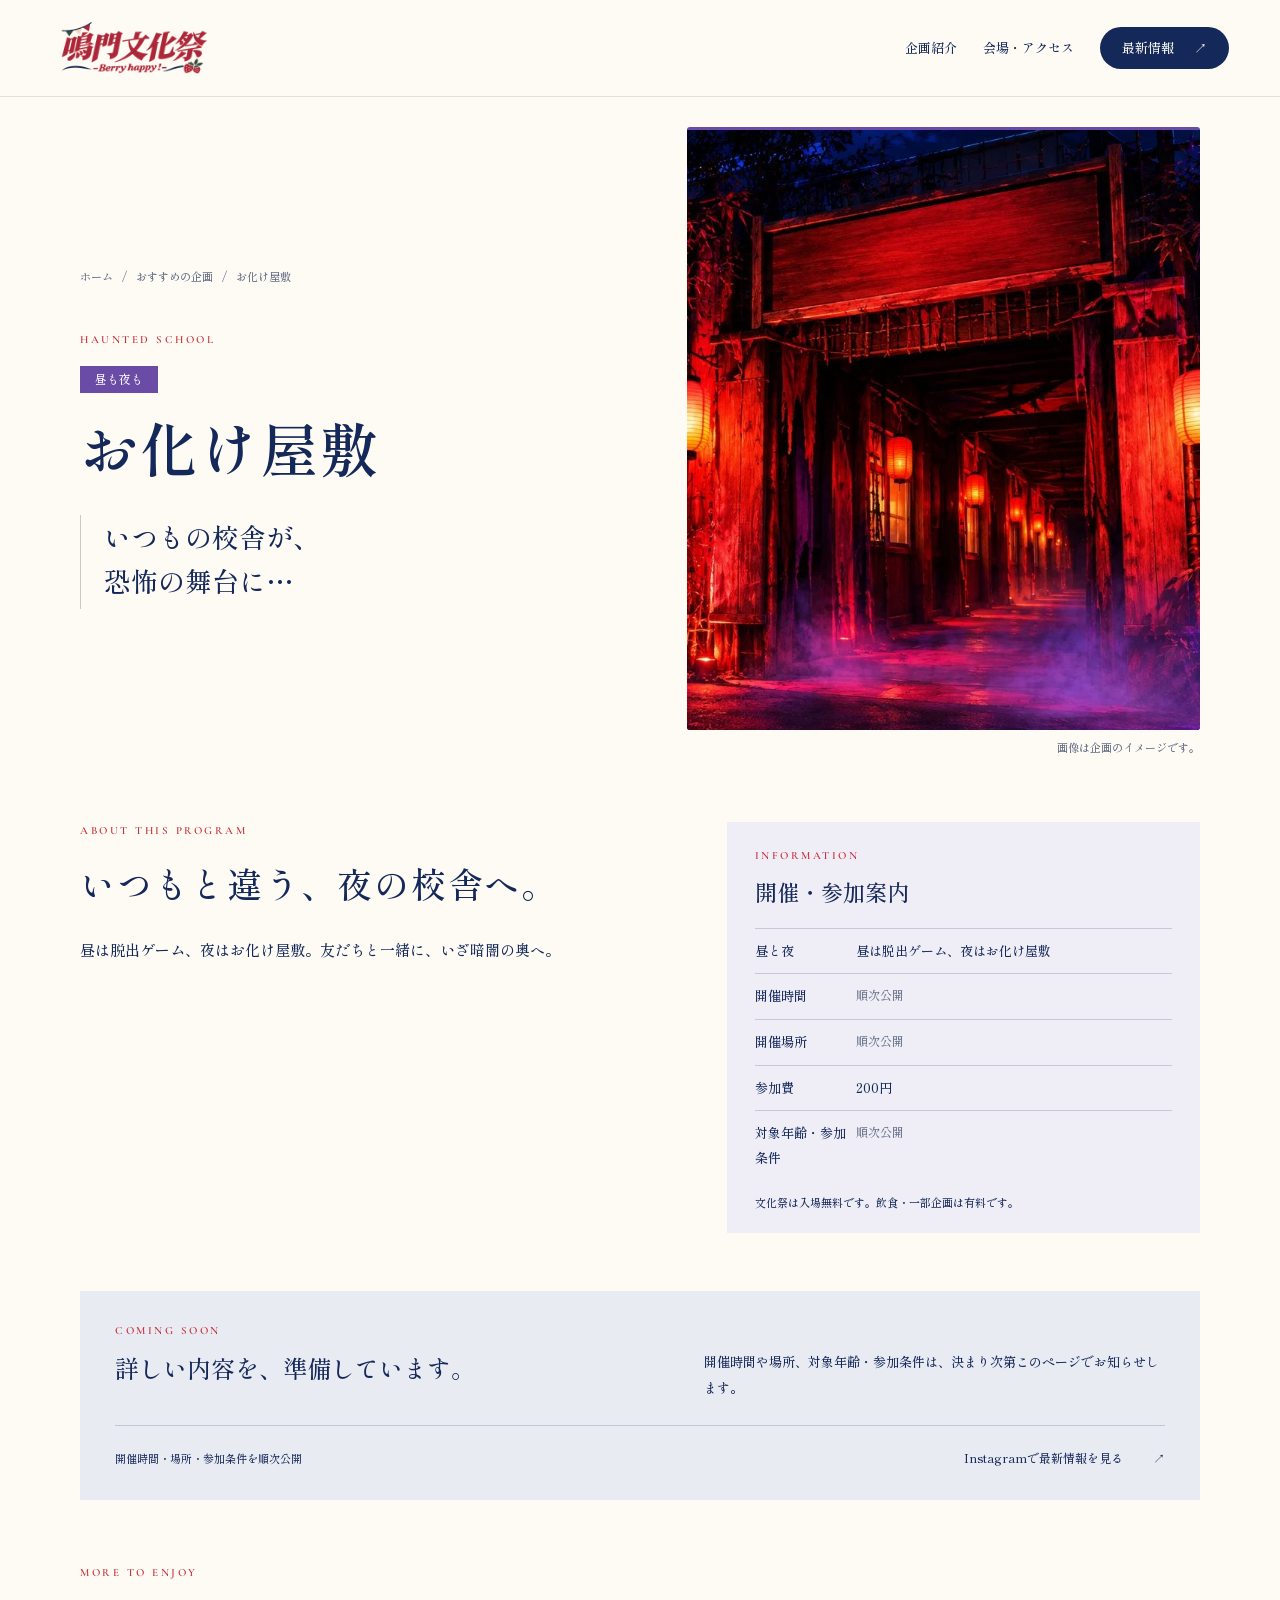
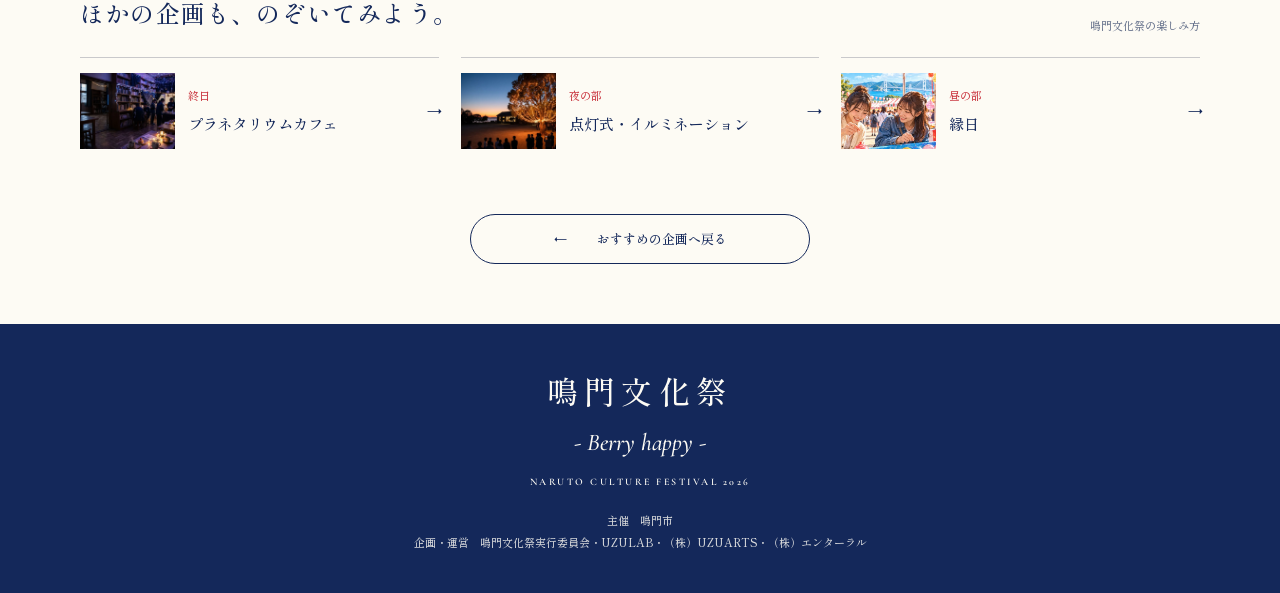
==== kikaku/index.html @ 395590a2 "晴菜さんの企画ページの型を kikaku/ に組み込み、11/16の打ち合わせの直しを入れる - 企画カードの中身を assets/kikaku.js に移し、トップのカードと企画ページで共通にする（" ====
<!doctype html>
<html lang="ja">
<head>
  <meta charset="utf-8">
  <meta name="viewport" content="width=device-width, initial-scale=1">
  <!-- 企画ページ。晴菜さんの共通フォーマット（2026-11-17）を組み込んだもの。どの企画を出すかは ?program=… で選ぶ。中身は ../assets/kikaku.js -->
  <title>企画紹介｜鳴門文化祭</title>
  <meta name="theme-color" content="#14285A">
  <link rel="icon" href="data:image/svg+xml,%3Csvg xmlns='http://www.w3.org/2000/svg' viewBox='0 0 64 64'%3E%3Cpath d='M32 58C18 50 8 38 10 26c1-8 9-12 22-12s21 4 22 12c2 12-8 24-22 32z' fill='%23C8323C'/%3E%3Cpath d='M20 16c4-6 8-6 12-2 4-4 8-4 12 2-6 3-18 3-24 0z' fill='%235E9B4F'/%3E%3C/svg%3E">
  <link rel="stylesheet" href="style.css">
  <script src="../assets/kikaku.js" defer></script>
  <script src="programs.js" defer></script>
</head>
<body>
  <div id="festival-page">
    <header class="site-header">
      <a class="wordmark" href="../"><img src="../assets/img/logo.webp" alt="鳴門文化祭 -Berry happy!-" width="720" height="240"></a>
      <nav aria-label="メインメニュー">
        <a class="nav-plain" href="../#pickup">企画紹介</a>
        <a class="nav-plain" href="../#access">会場・アクセス</a>
        <a class="nav-pill" href="../#news">最新情報 <span aria-hidden="true">↗</span></a>
      </nav>
    </header>
    <main>
      <div class="top-layout wrap">
      <div class="page-intro wrap">
        <nav class="breadcrumbs" aria-label="現在位置">
          <a href="../">ホーム</a>
          <span aria-hidden="true">/</span>
          <a href="../#pickup">おすすめの企画</a>
          <span aria-hidden="true">/</span>
          <span id="breadcrumb-title" aria-current="page"></span>
        </nav>
        <div class="title-row">
          <div class="title-block">
            <p class="eyebrow" id="program-english"></p>
            <p class="tag" id="program-tag"></p>
            <h1 id="program-title"></h1>
          </div>
          <p class="hero-catch" id="program-catch"></p>
        </div>
      </div>
      <figure class="hero wrap">
        <div class="hero-image"><img id="program-image" src="" alt="" width="800" height="1071"></div>
        <figcaption>画像は企画のイメージです。</figcaption>
      </figure>
      </div>
      <section class="overview wrap" aria-labelledby="about-heading">
        <div class="about">
          <p class="eyebrow">ABOUT THIS PROGRAM</p>
          <h2 id="about-heading"></h2>
          <p class="body-copy" id="program-description"></p>
        </div>
        <section class="information" aria-labelledby="information-heading">
          <p class="eyebrow">INFORMATION</p>
          <h2 id="information-heading">開催・参加案内</h2>
          <dl id="program-information"></dl>
          <p class="fee-note">文化祭は入場無料です。飲食・一部企画は有料です。</p>
        </section>
      </section>
      <section class="coming wrap" aria-labelledby="coming-heading">
        <p class="eyebrow">COMING SOON</p>
        <div class="coming-row">
          <h2 id="coming-heading">詳しい内容を、準備しています。</h2>
          <p id="coming-description"></p>
        </div>
        <div class="coming-bottom"><span id="coming-status"></span><a href="https://www.instagram.com/naruto_bunkasai/" target="_blank" rel="noopener noreferrer">Instagramで最新情報を見る <span aria-hidden="true">↗</span></a></div>
      </section>
      <section class="other wrap" aria-labelledby="other-heading">
        <div class="other-heading"><div><p class="eyebrow">MORE TO ENJOY</p><h2 id="other-heading">ほかの企画も、のぞいてみよう。</h2></div><span>鳴門文化祭の楽しみ方</span></div>
        <div class="related-list" id="related-list"></div>
      </section>
      <div class="return wrap"><a href="../#pickup"><span aria-hidden="true">←</span> おすすめの企画へ戻る</a></div>
    </main>
    <footer class="site-footer"><p>鳴門文化祭</p><i>- Berry happy -</i><small>NARUTO CULTURE FESTIVAL 2026</small><span class="org">主催　鳴門市<br>企画・運営　鳴門文化祭実行委員会・UZULAB・（株）UZUARTS・（株）エンターラル</span></footer>
  </div>
</body>
</html>
---- kikaku/style.css ----
@import url('https://fonts.googleapis.com/css2?family=Cormorant+Garamond:ital,wght@0,600;1,500&family=Shippori+Mincho:wght@500;600;700&display=swap');
:root {
  color-scheme: light;
  --paper: #fdfbf4;
  --ink: #14285a;
  --red: #c8323c;
  --line: #c9c9cb;
  --soft: #f6e3e3;
  --tint: #f6eee0;
  --mincho: "Shippori Mincho", "Hiragino Mincho ProN", "Yu Mincho", serif;
  --english: "Cormorant Garamond", Georgia, serif;
}
* { box-sizing: border-box; }
body { margin: 0; background: var(--paper); color: var(--ink); font: 500 15px/1.9 var(--mincho); }
a { color: inherit; text-underline-offset: 5px; }
button, select { font: inherit; }
a:focus-visible, select:focus-visible { outline: 2px solid var(--red); outline-offset: 5px; }
.preview-bar { display: flex; align-items: center; flex-wrap: wrap; gap: 8px 24px; background: #e9edf2; padding: 12px 5%; font: 400 13px/1.5 sans-serif; }
.preview-bar label { display: flex; align-items: center; flex-wrap: wrap; gap: 10px; }
.preview-bar select { padding: 8px 12px; max-width: 100%; color: var(--ink); border: 1px solid #aab3c6; border-radius: 5px; background: #fff; }
.preview-label { font-weight: 600; }
.preview-caption { color: #52617c; }
.preview-bar[hidden] { display: none; }
.site-header { display: flex; align-items: center; justify-content: space-between; gap: 22px; padding: 22px 4%; min-height: 88px; border-bottom: 1px solid #14285a20; }
.wordmark { font-size: 28px; font-weight: 600; letter-spacing: .18em; text-decoration: none; white-space: nowrap; }
.site-header nav { display: flex; align-items: center; gap: 26px; font-size: 13px; }
.site-header nav a { text-decoration: none; }
.nav-pill { display: flex; align-items: center; justify-content: space-between; gap: 20px; background: var(--ink); color: var(--paper); border-radius: 99px; padding: 9px 22px; }
.wrap { width: min(1120px, 89%); margin-inline: auto; }
.top-layout { display:grid; grid-template-columns:minmax(0,1fr) minmax(0,.95fr); gap:6%; padding-top:30px; align-items:center; }
.top-layout > .wrap { width:100%; }
.breadcrumbs { display: flex; align-items: baseline; gap: 9px; flex-wrap: wrap; font-size: 11px; color: #5e6982; padding-top: 24px; }
.breadcrumbs a { text-decoration: none; }
.title-row { display: grid; grid-template-columns:minmax(0,1fr); gap: 28px; padding: 44px 0 34px; }
.eyebrow { font: 600 11px/1.6 var(--english); color: var(--red); letter-spacing: .23em; margin: 0 0 15px; }
.tag { display: inline-block; background: var(--soft); font-size: 12px; padding: 2px 15px; margin: 0 0 14px; }
h1, h2, p, figure { margin-block: 0; }
h1 { font-weight: 600; letter-spacing: .035em; font-size: clamp(31px,4.6vw,58px); line-height: 1.38; word-break: keep-all; overflow-wrap: anywhere; }
.hero-catch { font-size: clamp(18px,2.5vw,27px); line-height: 1.65; padding: 0 0 5px 23px; border-left: 1px solid var(--line); }
.hero-image { background: var(--soft); overflow: hidden; border-radius: 3px; aspect-ratio: .85; max-height:640px; }
.hero-image img { display: block; width: 100%; height: 100%; object-fit: cover; object-position: var(--image-position, center 48%); }
figcaption { text-align: right; margin-top: 7px; color: #5e6982; font-size: 11px; }
.overview { display: grid; grid-template-columns: minmax(0,1.2fr) minmax(0,1fr); gap: 7%; padding: 64px 0 58px; align-items: start; }
.about h2 { font-size: clamp(25px,3vw,35px); line-height: 1.6; font-weight: 500; letter-spacing: .05em; margin-bottom: 22px; }
.body-copy { max-width: 35em; line-height: 2.2; }
.information { padding: 25px 28px 20px; background: var(--tint); }
.information .eyebrow { margin-bottom: 6px; }
.information h2 { font-size: 22px; font-weight: 500; margin-bottom: 15px; }
.information dl { margin: 0; }
.information dl > div { display: grid; grid-template-columns: 7em minmax(0,1fr); gap: 10px; border-top: 1px solid #14285a30; padding: 10px 0; font-size: 13px; }
.information dd { margin: 0; }
.pending { color: #65718b; font-size: 12px; }
.fee-note { font-size: 11px; margin-top: 12px; line-height: 1.8; }
.coming { padding: 31px 35px 25px; background: #e9ebf2; }
.coming .eyebrow { margin-bottom: 10px; }
.coming-row { display: grid; grid-template-columns: 1.2fr 1fr; gap: 35px; }
.coming h2 { font-weight: 500; font-size: 24px; line-height: 1.6; }
.coming-row > p { font-size: 13px; line-height: 2; }
.coming-bottom { display: flex; justify-content: space-between; flex-wrap: wrap; align-items: center; gap: 10px 20px; border-top: 1px solid #14285a30; padding-top: 16px; margin-top: 24px; font-size: 11px; }
.coming-bottom a { font-size: 12px; text-decoration: none; display: inline-flex; align-items: center; gap: 30px; min-height: 33px; }
.other { padding: 64px 0 0; }
.other-heading { display: flex; justify-content: space-between; gap: 20px; align-items: end; margin-bottom: 22px; }
.other-heading h2 { font-weight: 500; font-size: 24px; letter-spacing: .05em; }
.other-heading .eyebrow { margin-bottom: 8px; }
.other-heading > span { font-size: 11px; color: #65718b; }
.related-list { display: grid; grid-template-columns: repeat(3,minmax(0,1fr)); gap: 22px; }
.related { display: grid; grid-template-columns: 95px minmax(0,1fr) 12px; gap: 13px; align-items: center; text-decoration: none; padding: 15px 0; border-top: 1px solid var(--line); }
.related img { display: block; width: 95px; height: 76px; object-fit: cover; }
.related small { display: block; color: var(--red); font-size: 11px; margin-bottom: 4px; }
.related strong { display: block; font-size: 15px; font-weight: 500; line-height: 1.8; word-break: keep-all; overflow-wrap: anywhere; }
.return { text-align: center; padding: 50px 0 60px; }
.return a { text-decoration: none; display: inline-flex; justify-content: center; gap: 30px; align-items: center; min-height: 50px; width: min(340px,100%); border: 1px solid var(--ink); border-radius: 99px; font-size: 13px; }
.site-footer { padding: 38px 20px 40px; color: var(--paper); background: var(--ink); text-align: center; }
.site-footer p { font-size: 31px; letter-spacing: .2em; }
.site-footer i { display: block; font: italic 500 24px/1.8 var(--english); }
.site-footer small { display: block; margin-top: 9px; font: 600 10px/1.8 var(--english); letter-spacing: .25em; }
.is-night { --soft:#15173f; --tint:#efedf5; }
.is-night .tag { background: #6a4ca6; color: white; }
.is-night .hero-image { border-top: 3px solid #6a4ca6; }
.is-day { --soft:#fcf1c9; }
@media(max-width:850px) {
  .site-header nav { gap: 15px; }
  .nav-plain { display: none; }
  .title-row { gap: 25px; }
  .related { grid-template-columns: 70px minmax(0,1fr); gap: 10px; }
  .related img { width:70px; height:64px; }
  .related > span { display:none; }
}
@media(max-width:620px) {
  .preview-bar { gap: 10px; padding: 10px 5%; }
  .preview-caption { display:none; }
  .preview-bar select { font-size:16px; width: 220px; min-height:44px; }
  .site-header { min-height:76px; padding:16px 5%; gap:10px; }
  .wordmark { font-size:23px; letter-spacing:.12em; }
  .nav-pill { padding:8px 15px; gap:14px; font-size:12px; }
  .wrap { width:90%; }
  .top-layout { grid-template-columns:minmax(0,1fr); gap:0; padding-top:0; }
  .breadcrumbs { padding-top:17px; gap:6px; font-size:10px; }
  .title-row { grid-template-columns:minmax(0,1fr); gap:20px; padding:31px 0 25px; }
  .eyebrow { margin-bottom:11px; }
  .tag { margin-bottom:10px; }
  h1 { font-size:34px; letter-spacing:.025em; }
  .hero-catch { padding-left:14px; font-size:21px; }
  .hero-image { aspect-ratio:.95; max-height:500px; }
  .overview { grid-template-columns:minmax(0,1fr); gap:30px; padding:35px 0 36px; }
  .about h2 { font-size:27px; margin-bottom:15px; }
  .body-copy { font-size:14px; line-height:2.1; }
  .information { padding:22px 20px 20px; }
  .information dl > div { grid-template-columns:6em minmax(0,1fr); font-size:12px; }
  .coming { padding:25px 22px 20px; }
  .coming-row { grid-template-columns:minmax(0,1fr); gap:15px; }
  .coming h2 { font-size:23px; }
  .coming-bottom { display:block; margin-top:19px; padding-top:13px; }
  .coming-bottom a { display:flex; margin-top:9px; gap:16px; min-height:44px; }
  .other { padding-top:37px; }
  .other-heading h2 { font-size:22px; }
  .other-heading > span { display:none; }
  .related-list { grid-template-columns:minmax(0,1fr); gap:0; }
  .related { grid-template-columns:90px minmax(0,1fr) 15px; gap:16px; padding:13px 0; }
  .related img { width:90px; height:68px; }
  .related > span { display:block; }
  .return { padding:35px 0 40px; }
}

/* ===== サイトに組み込むときに足したもの（2026-11-17） ===== */
/* ヘッダーの文字のロゴを、晴菜さんのロゴの画像に置き換えた */
.wordmark { display: block; line-height: 0; }
.wordmark img { display: block; height: 52px; width: auto; }
@media (max-width:620px) { .wordmark img { height: 40px; } }
/* 主催・企画運営（チラシの完成版と同じ書き方） */
.site-footer .org { display: block; margin-top: 18px; font-size: 11px; line-height: 2; opacity: .85; }
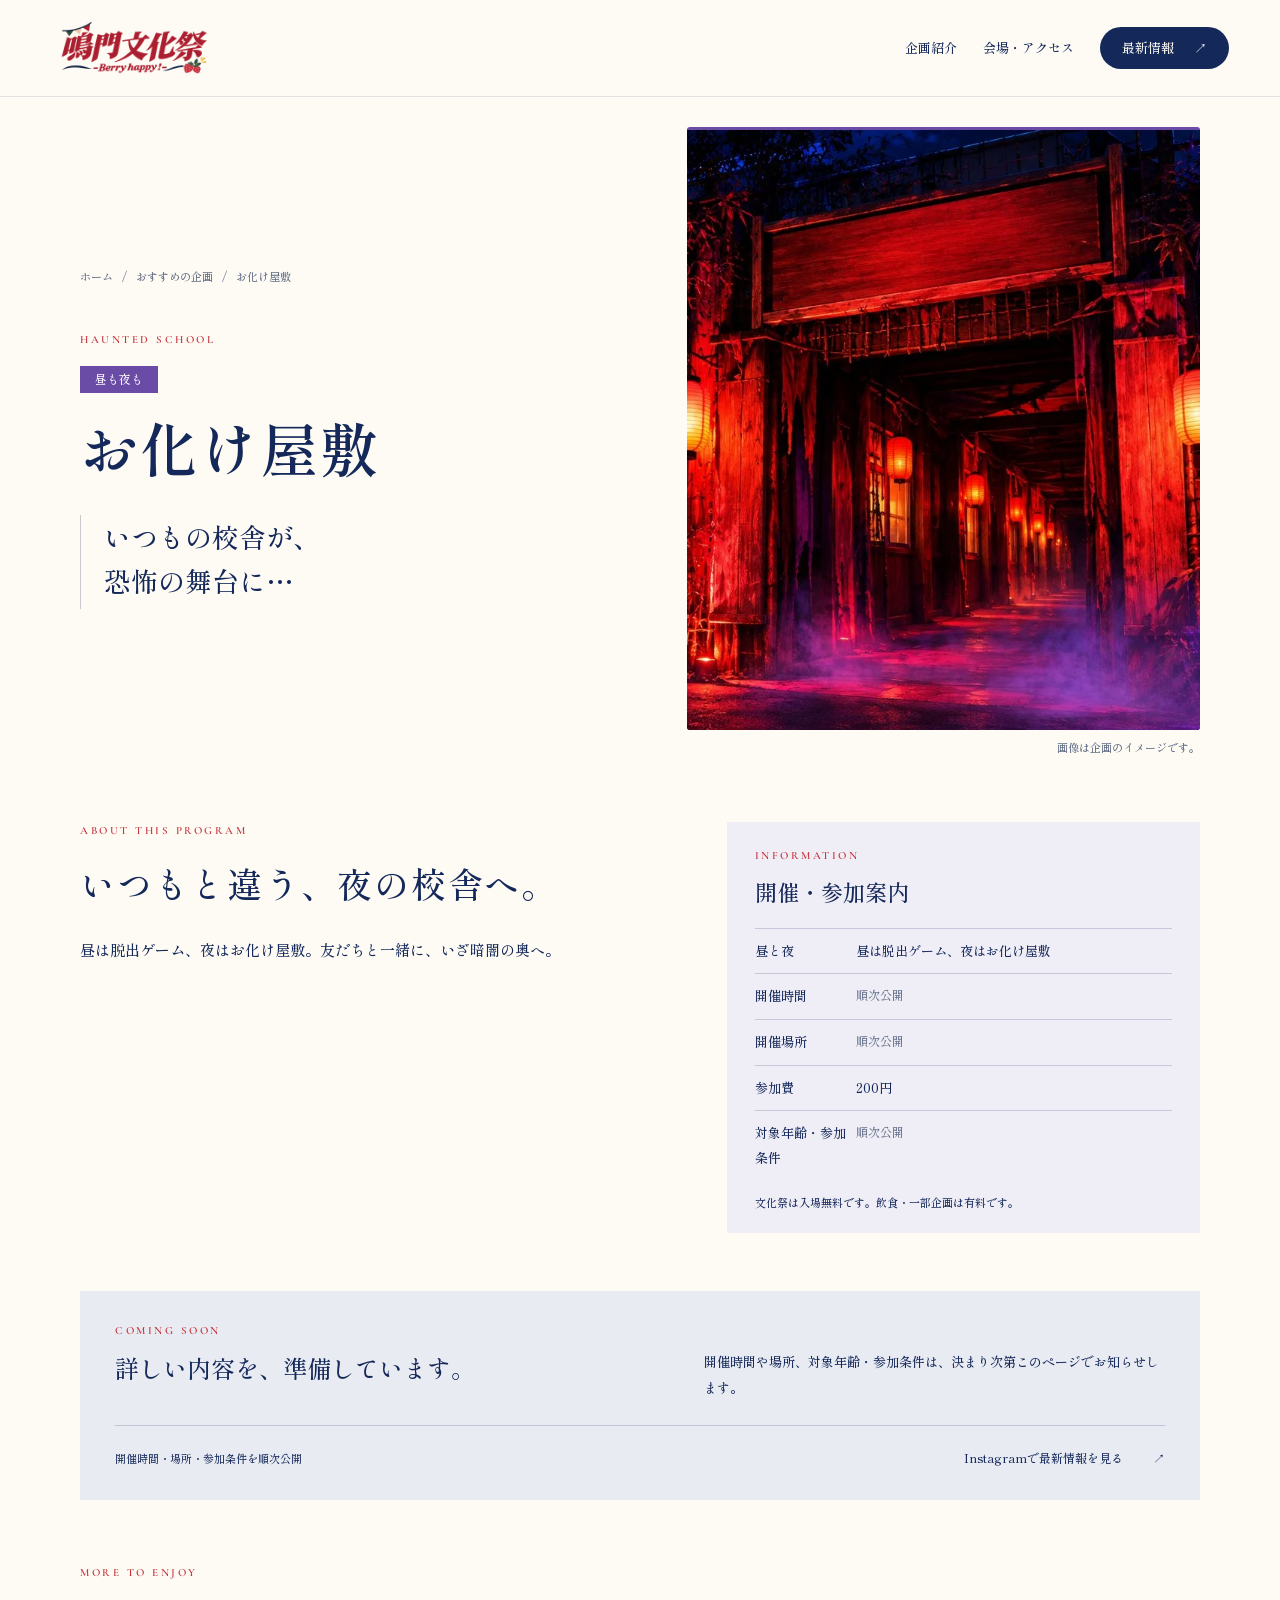
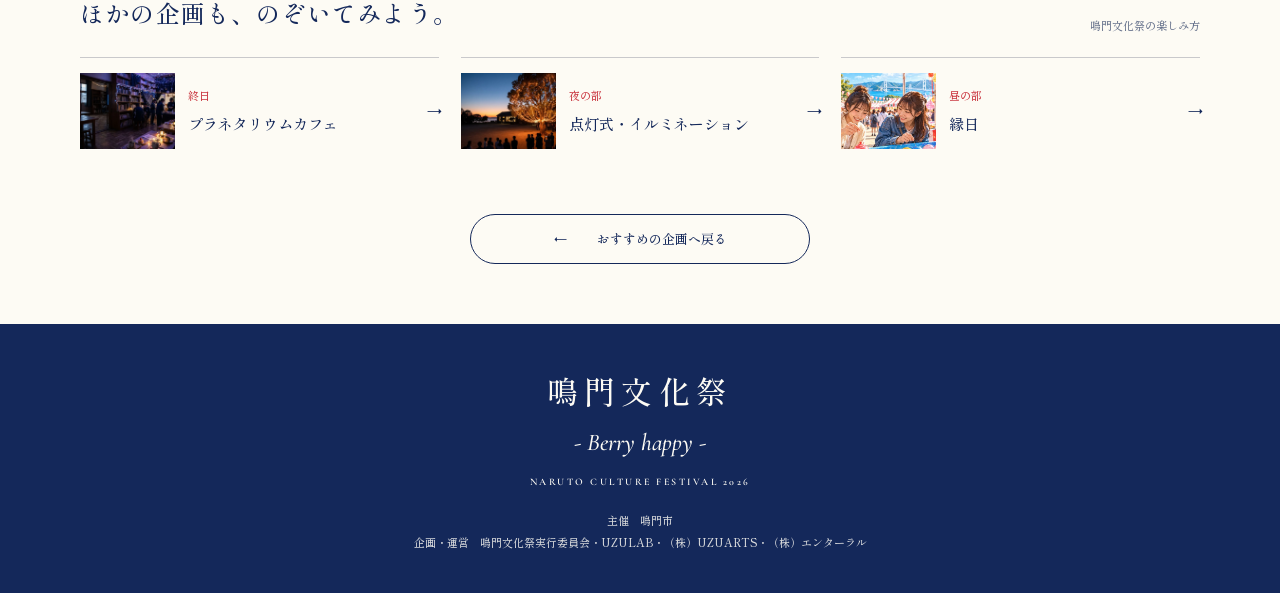
==== commit 7bd6c84f: "ヘッダーを画面上に貼り付けてスマホでも「アクセス」を出し、会場名の下にアクセスへのリンク、共有の画像、荒天の知らせ方、ボランティアを最新の申込フォームへ - ヘッダーは画面の上に貼り付け、スマホでは「" ====
--- a/kikaku/index.html
+++ b/kikaku/index.html
@@ -6,6 +6,11 @@
   <!-- 企画ページ。晴菜さんの共通フォーマット（2026-11-17）を組み込んだもの。どの企画を出すかは ?program=… で選ぶ。中身は ../assets/kikaku.js -->
   <title>企画紹介｜鳴門文化祭</title>
   <meta name="theme-color" content="#14285A">
+  <meta property="og:type" content="website">
+  <meta property="og:title" content="企画紹介｜鳴門文化祭 -Berry happy-">
+  <meta property="og:description" content="2026年12月5日（土）TODAベリーファーム（旧北灘西小学校）で開催。入場無料。">
+  <meta property="og:image" content="https://naruto-bunkasai.github.io/assets/img/ogp.jpg">
+  <meta name="twitter:card" content="summary_large_image">
   <link rel="icon" href="data:image/svg+xml,%3Csvg xmlns='http://www.w3.org/2000/svg' viewBox='0 0 64 64'%3E%3Cpath d='M32 58C18 50 8 38 10 26c1-8 9-12 22-12s21 4 22 12c2 12-8 24-22 32z' fill='%23C8323C'/%3E%3Cpath d='M20 16c4-6 8-6 12-2 4-4 8-4 12 2-6 3-18 3-24 0z' fill='%235E9B4F'/%3E%3C/svg%3E">
   <link rel="stylesheet" href="style.css">
   <script src="../assets/kikaku.js" defer></script>
@@ -18,6 +23,7 @@
       <nav aria-label="メインメニュー">
         <a class="nav-plain" href="../#pickup">企画紹介</a>
         <a class="nav-plain" href="../#access">会場・アクセス</a>
+        <a class="nav-line" href="../#access">アクセス</a>
         <a class="nav-pill" href="../#news">最新情報 <span aria-hidden="true">↗</span></a>
       </nav>
     </header>
--- a/kikaku/style.css
+++ b/kikaku/style.css
@@ -129,3 +129,9 @@
 @media (max-width:620px) { .wordmark img { height: 40px; } }
 /* 主催・企画運営（チラシの完成版と同じ書き方） */
 .site-footer .org { display: block; margin-top: 18px; font-size: 11px; line-height: 2; opacity: .85; }
+
+/* ヘッダーを画面の上に貼り付け、スマホでも「アクセス」を文字のボタンで出す（2026-11-17） */
+.site-header { position: sticky; top: 0; z-index: 30; background: rgba(253,251,244,.96); backdrop-filter: blur(6px); }
+.nav-line { display: none; text-decoration: none; border: 1px solid var(--ink); border-radius: 99px; padding: 7px 14px; font-size: 12px; }
+@media (max-width:850px) { .nav-line { display: block; } }
+@media (max-width:620px) { .site-header nav { gap: 8px; } .nav-pill { gap: 8px; } }
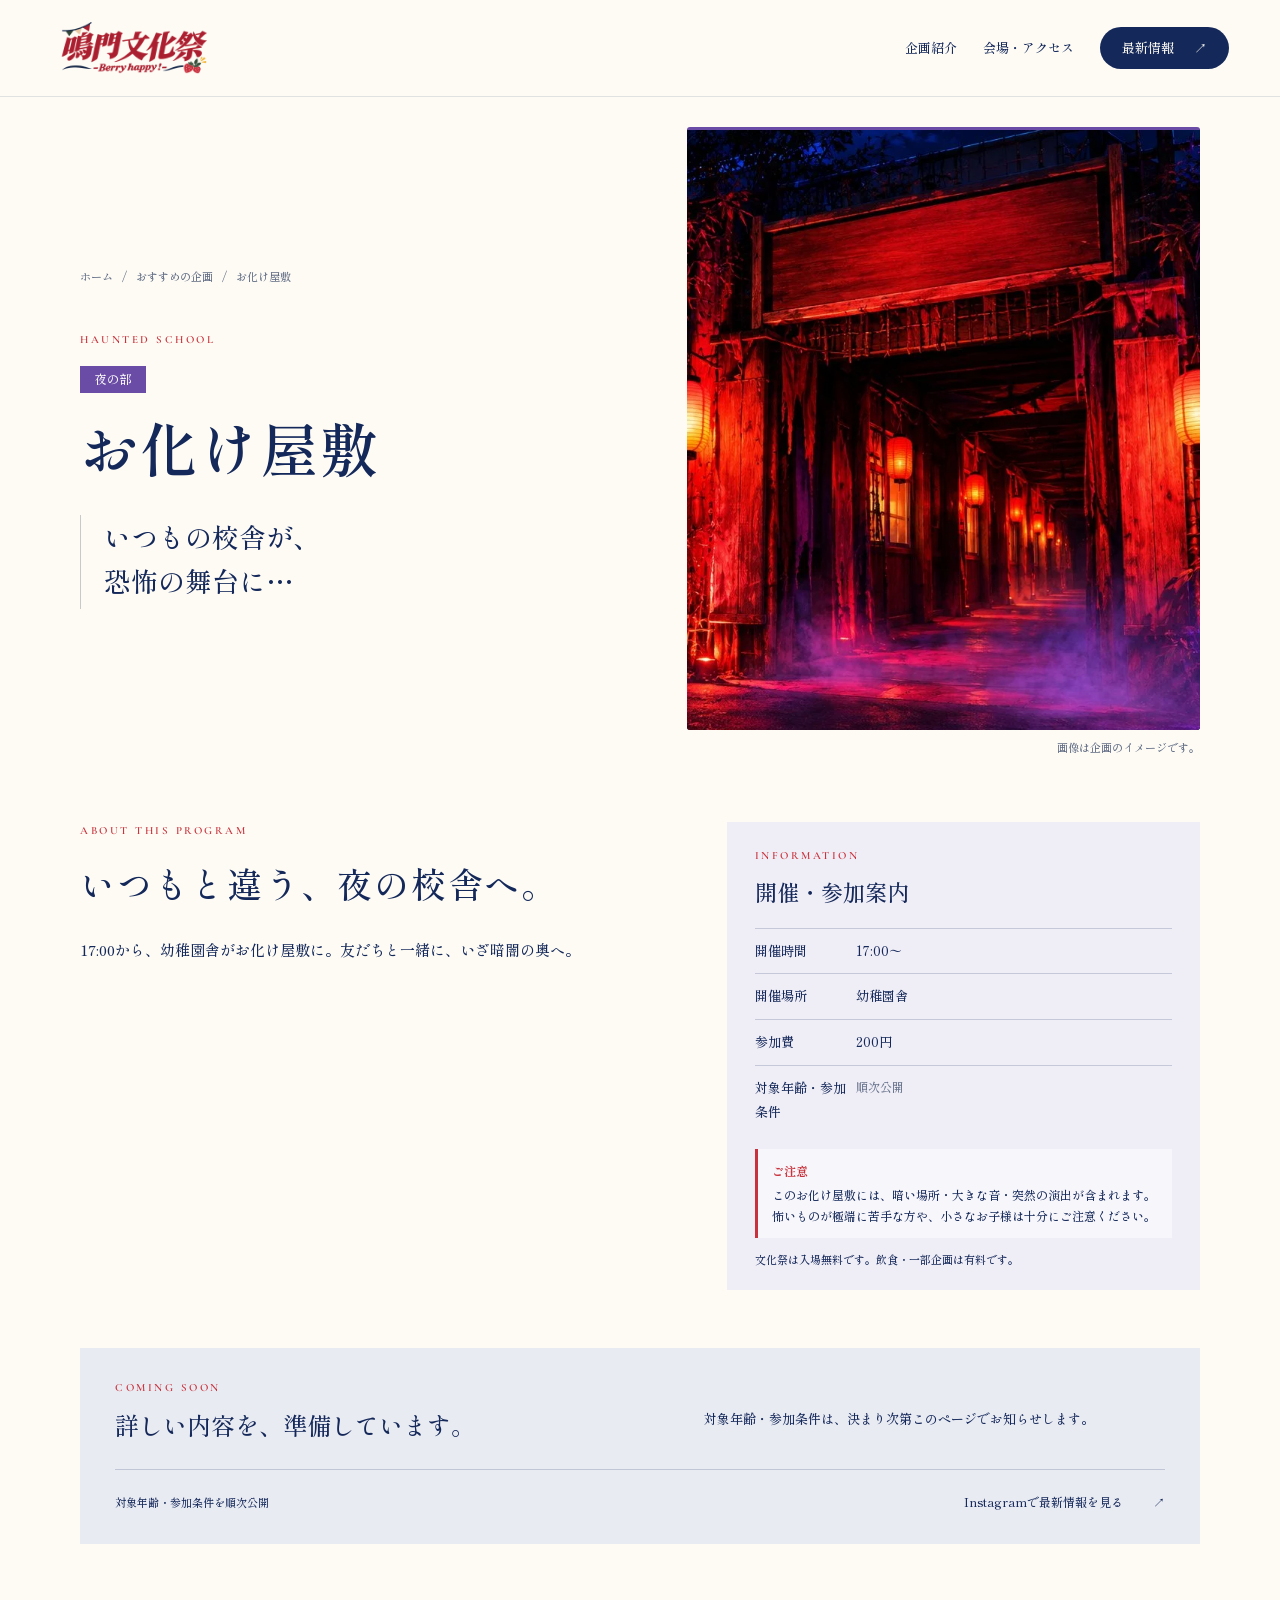
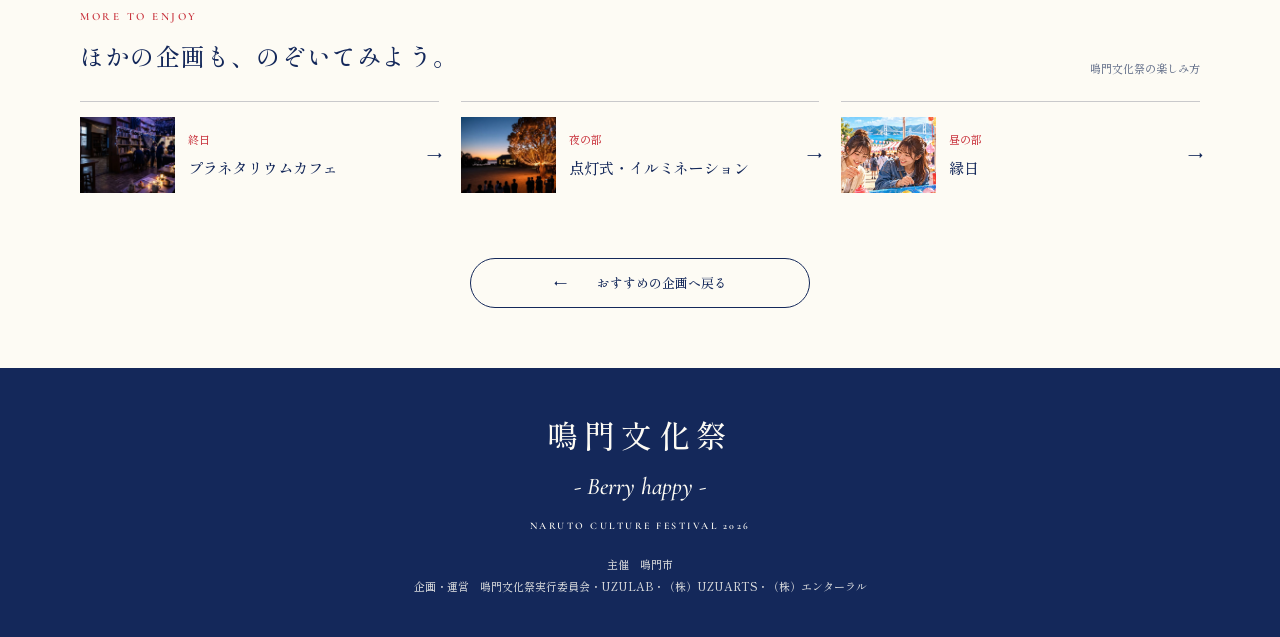
==== commit 7fb6d873: "お化け屋敷のページに注意書き、FAQに車いすの案内、駐車場に砂利の一言（桜子さん 11/18 17:33・17:40）。パブリックビューイングは未決定なので載せない" ====
--- a/kikaku/index.html
+++ b/kikaku/index.html
@@ -61,6 +61,7 @@
           <p class="eyebrow">INFORMATION</p>
           <h2 id="information-heading">開催・参加案内</h2>
           <dl id="program-information"></dl>
+          <div class="caution" id="program-caution" role="note" hidden><p class="caution-h">ご注意</p><p id="program-caution-text"></p></div>
           <p class="fee-note">文化祭は入場無料です。飲食・一部企画は有料です。</p>
         </section>
       </section>
@@ -80,5 +81,15 @@
     </main>
     <footer class="site-footer"><p>鳴門文化祭</p><i>- Berry happy -</i><small>NARUTO CULTURE FESTIVAL 2026</small><span class="org">主催　鳴門市<br>企画・運営　鳴門文化祭実行委員会・UZULAB・（株）UZUARTS・（株）エンターラル</span></footer>
   </div>
+<!-- アクセス解析：Cloudflare Web Analytics（Cookieを使わない。サイト naruto-bunkasai.github.io、2026-11-17登録） -->
+<!-- 本番のURLで開いたときだけ読み込む（確認用URLでの確認は数えない） -->
+<script>
+  if (location.hostname === "naruto-bunkasai.github.io") {
+    const s = document.createElement("script");
+    s.defer = true; s.src = "https://static.cloudflareinsights.com/beacon.min.js";
+    s.setAttribute("data-cf-beacon", '{"token": "37c362f5c2854128810d40542394ef0d"}');
+    document.body.appendChild(s);
+  }
+</script>
 </body>
 </html>
--- a/kikaku/style.css
+++ b/kikaku/style.css
@@ -51,6 +51,9 @@
 .information dd { margin: 0; }
 .pending { color: #65718b; font-size: 12px; }
 .fee-note { font-size: 11px; margin-top: 12px; line-height: 1.8; }
+.caution { margin-top: 14px; padding: 11px 14px; border-left: 3px solid #C8323C; background: #ffffff8c; font-size: 12px; line-height: 1.8; }
+.caution-h { font-weight: 700; color: #C8323C; margin-bottom: 2px; }
+.caution[hidden] { display: none; }
 .coming { padding: 31px 35px 25px; background: #e9ebf2; }
 .coming .eyebrow { margin-bottom: 10px; }
 .coming-row { display: grid; grid-template-columns: 1.2fr 1fr; gap: 35px; }
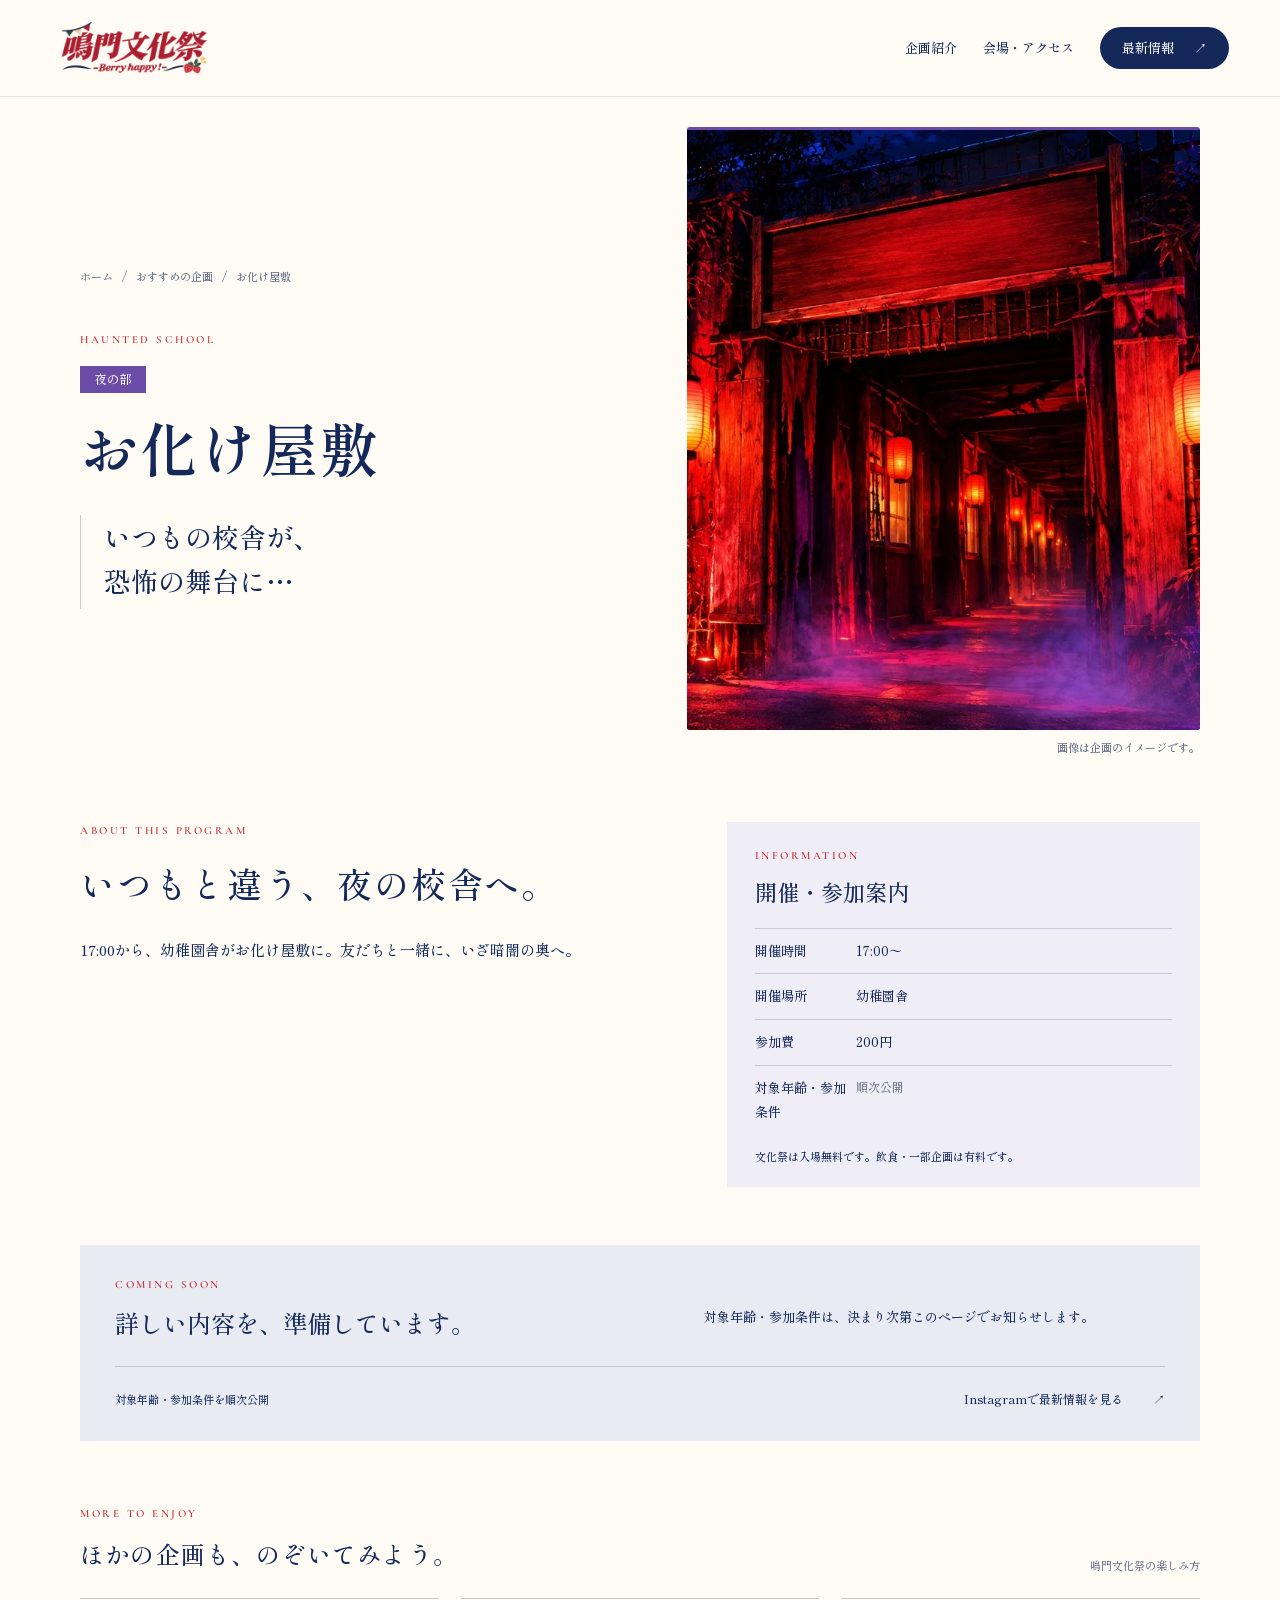
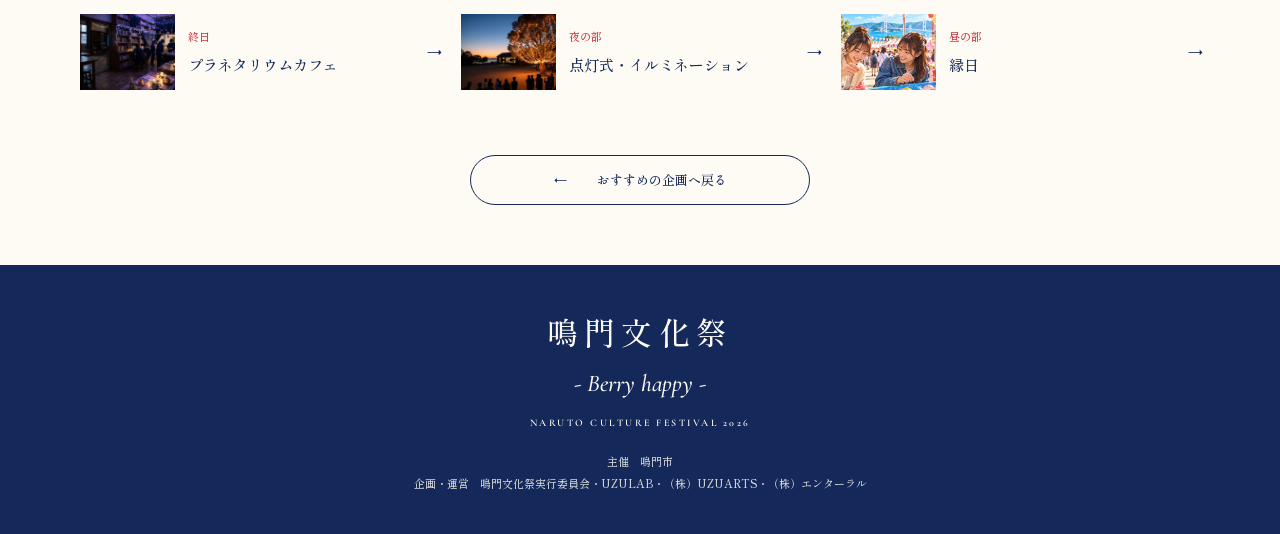
==== commit 9ab645a8: "検索向けの準備：イベントの構造化データ、正規のURL（canonical。pages.devの写しはgithub.ioへ寄せる）、説明文に鳴門市・北灘町、企画ごとの説明文、sitemap.xmlとro" ====
--- a/kikaku/index.html
+++ b/kikaku/index.html
@@ -5,6 +5,9 @@
   <meta name="viewport" content="width=device-width, initial-scale=1">
   <!-- 企画ページ。晴菜さんの共通フォーマット（2026-11-17）を組み込んだもの。どの企画を出すかは ?program=… で選ぶ。中身は ../assets/kikaku.js -->
   <title>企画紹介｜鳴門文化祭</title>
+  <meta name="description" content="鳴門市主催の文化祭「鳴門文化祭 -Berry happy-」の企画紹介。2026年12月5日（土）、鳴門市北灘町のTODAベリーファーム（旧北灘西小学校）で開催。入場無料。">
+  <!-- 正規のURL（canonical）と説明文は、programs.js が企画ごとに書き換える（2026-11-19、検索向け） -->
+  <link rel="canonical" href="https://naruto-bunkasai.github.io/kikaku/">
   <meta name="theme-color" content="#14285A">
   <meta property="og:type" content="website">
   <meta property="og:title" content="企画紹介｜鳴門文化祭 -Berry happy-">
@@ -61,7 +64,6 @@
           <p class="eyebrow">INFORMATION</p>
           <h2 id="information-heading">開催・参加案内</h2>
           <dl id="program-information"></dl>
-          <div class="caution" id="program-caution" role="note" hidden><p class="caution-h">ご注意</p><p id="program-caution-text"></p></div>
           <p class="fee-note">文化祭は入場無料です。飲食・一部企画は有料です。</p>
         </section>
       </section>
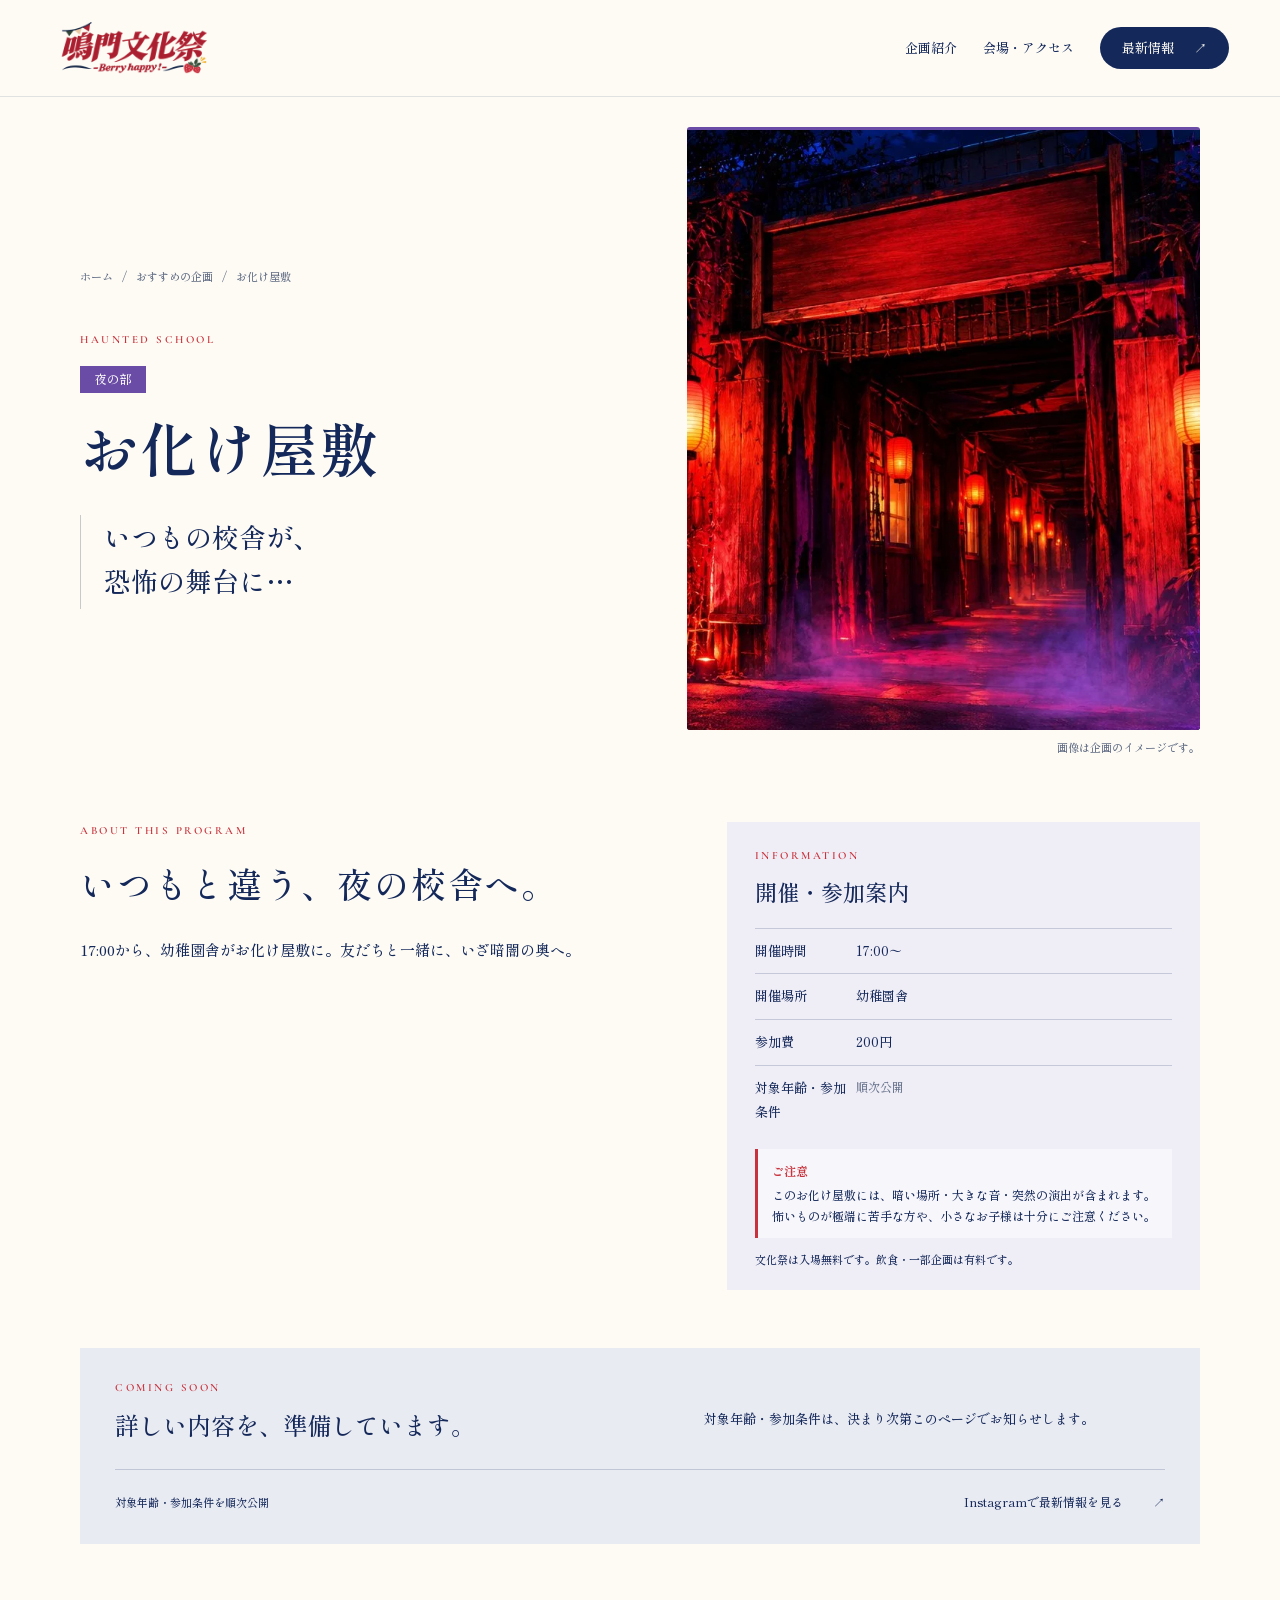
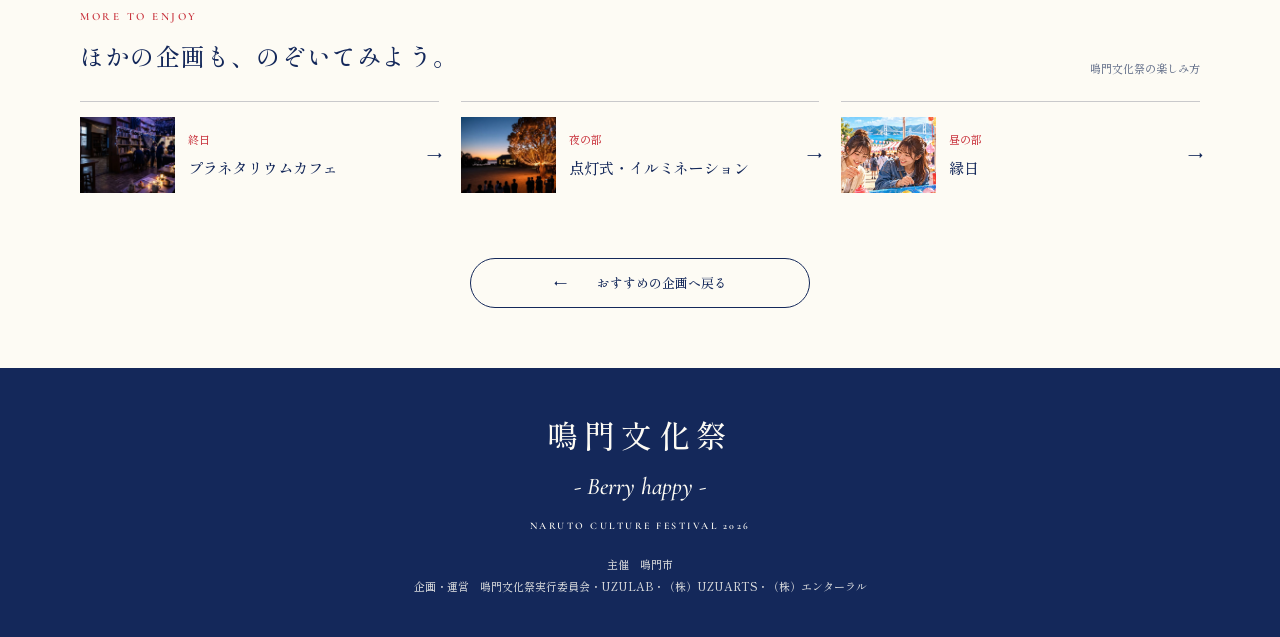
==== commit e1550368: "検索向けの準備：イベントの構造化データ、正規のURL（canonical。pages.devの写しはgithub.ioへ寄せる）、説明文に鳴門市・北灘町、企画ごとの説明文、sitemap.xmlとro" ====
--- a/kikaku/index.html
+++ b/kikaku/index.html
@@ -64,6 +64,7 @@
           <p class="eyebrow">INFORMATION</p>
           <h2 id="information-heading">開催・参加案内</h2>
           <dl id="program-information"></dl>
+          <div class="caution" id="program-caution" role="note" hidden><p class="caution-h">ご注意</p><p id="program-caution-text"></p></div>
           <p class="fee-note">文化祭は入場無料です。飲食・一部企画は有料です。</p>
         </section>
       </section>
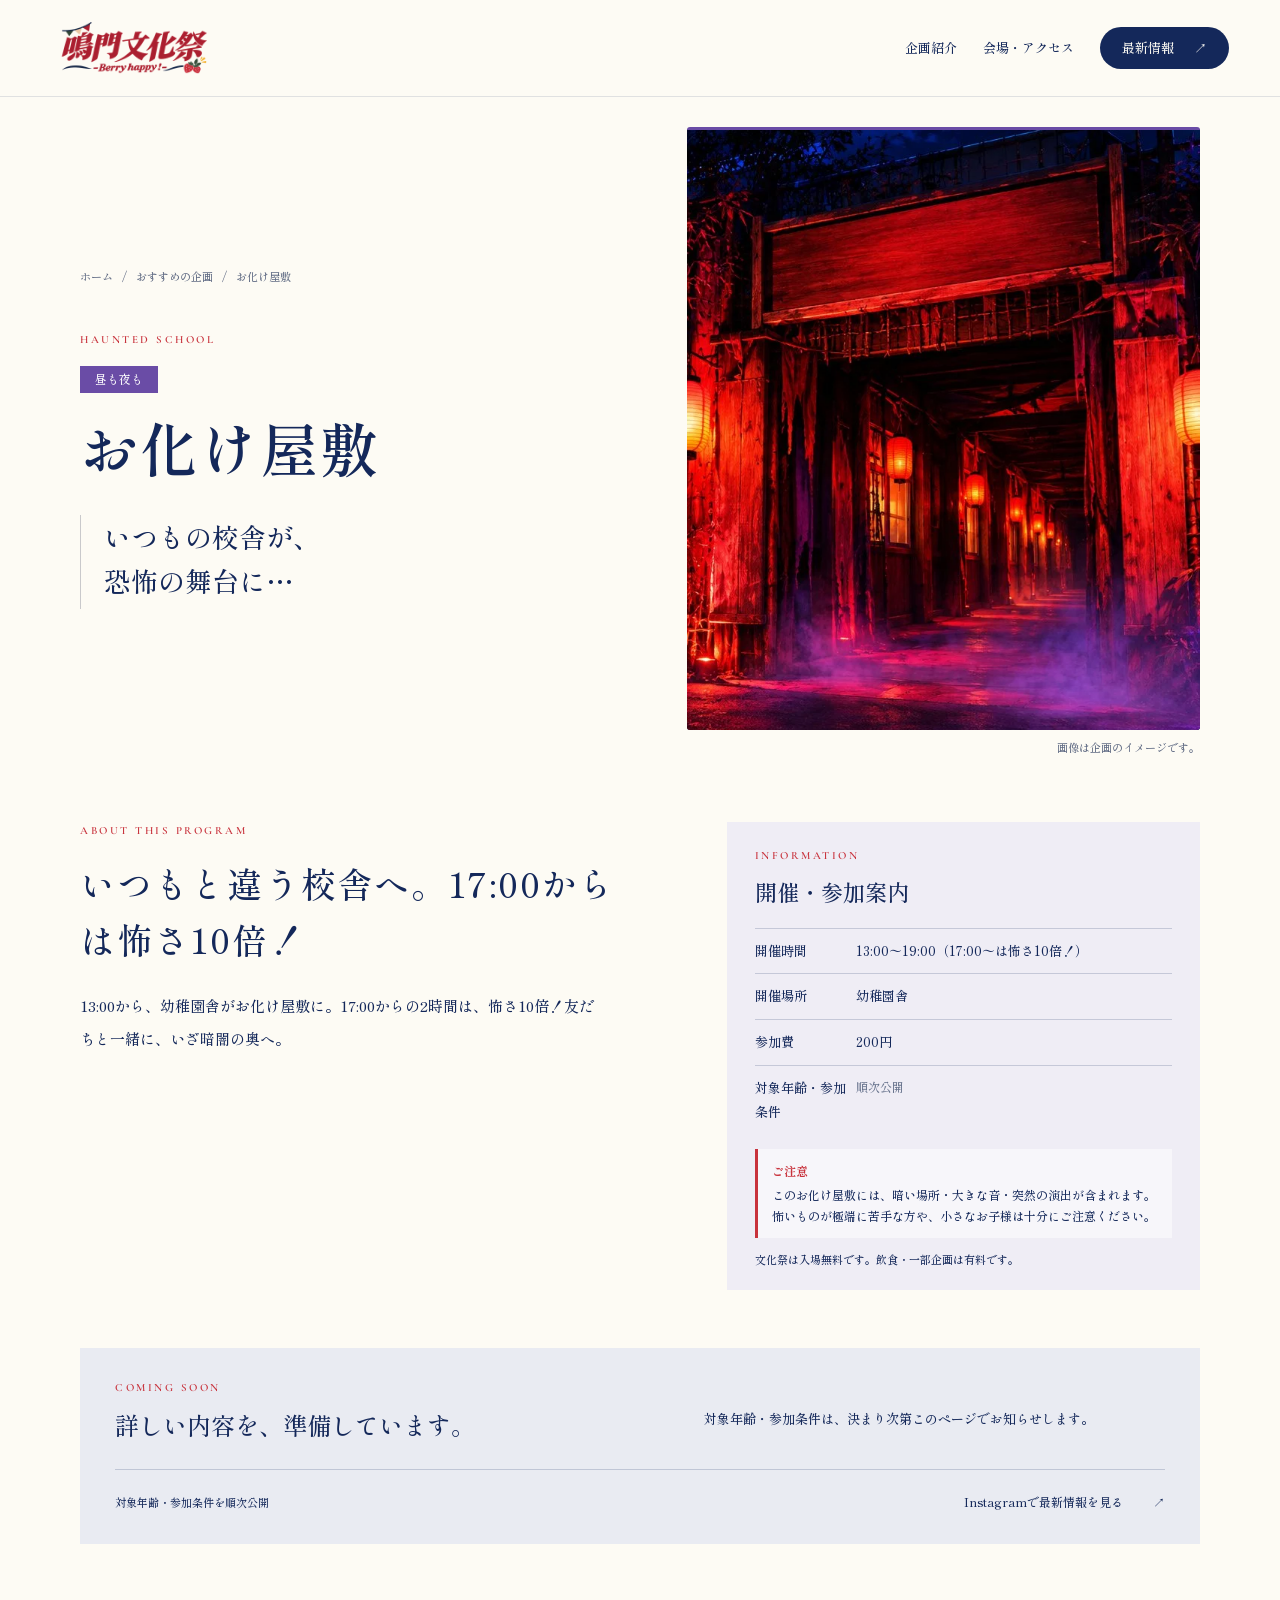
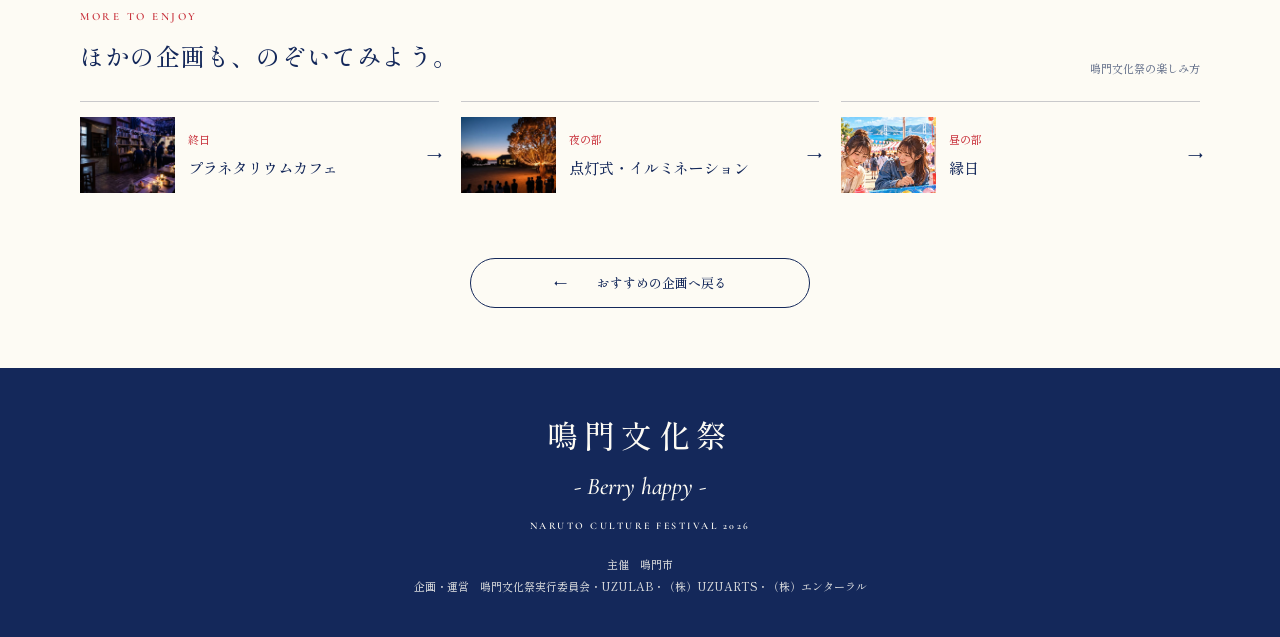
==== commit 5f91634c: "ステージのタイムテーブルを専用の欄にして大きく目立たせる（ゴシックの太字・お菓子まきは赤。本人の指示）" ====
--- a/kikaku/index.html
+++ b/kikaku/index.html
@@ -54,6 +54,13 @@
         <figcaption>画像は企画のイメージです。</figcaption>
       </figure>
       </div>
+      <!-- 2026-11-27：タイムテーブル（timetable を持つ企画だけ出す。いまはステージ） -->
+      <section class="timetable wrap" id="timetable" aria-labelledby="timetable-heading" hidden>
+        <p class="eyebrow">TIME TABLE</p>
+        <h2 id="timetable-heading">タイムテーブル</h2>
+        <ol class="tt-list" id="timetable-list"></ol>
+        <p class="tt-note">※時間や内容は、当日までに変わることがあります。</p>
+      </section>
       <section class="overview wrap" aria-labelledby="about-heading">
         <div class="about">
           <p class="eyebrow">ABOUT THIS PROGRAM</p>
--- a/kikaku/style.css
+++ b/kikaku/style.css
@@ -54,6 +54,21 @@
 .caution { margin-top: 14px; padding: 11px 14px; border-left: 3px solid #C8323C; background: #ffffff8c; font-size: 12px; line-height: 1.8; }
 .caution-h { font-weight: 700; color: #C8323C; margin-bottom: 2px; }
 .caution[hidden] { display: none; }
+/* 2026-11-27：タイムテーブル。ご高齢の方にも読めるよう、ゴシックの太字で大きく */
+.timetable { margin-top: 48px; padding: 30px 34px 26px; background: #fff; border: 2px solid var(--ink); border-radius: 6px; }
+.timetable[hidden] { display: none; }
+.timetable .eyebrow { margin-bottom: 4px; }
+.timetable h2 { font-size: clamp(26px,3.2vw,34px); font-weight: 700; letter-spacing: .06em; margin-bottom: 16px; }
+.tt-list { list-style: none; margin: 0; padding: 0; font-family: "Hiragino Sans", "Yu Gothic", "Meiryo", sans-serif; }
+.tt-list li { display: grid; grid-template-columns: 200px minmax(0,1fr); gap: 4px 18px; align-items: baseline; padding: 14px 12px; border-top: 1px solid #14285a30; }
+.tt-list li:last-child { border-bottom: 1px solid #14285a30; }
+.tt-time { font-size: 22px; font-weight: 800; letter-spacing: .02em; font-variant-numeric: tabular-nums; white-space: nowrap; }
+.tt-body strong { font-size: 21px; font-weight: 800; }
+.tt-body small { display: block; font-size: 16px; font-weight: 700; color: #3d4560; margin-top: 2px; }
+.tt-list li.is-candy { background: var(--soft); border-left: 6px solid var(--red); }
+.tt-list li.is-candy .tt-time, .tt-list li.is-candy strong { color: var(--red); }
+.tt-list li.is-night { color: #3d4560; }
+.tt-note { margin-top: 14px; font-size: 15px; font-weight: 700; }
 .coming { padding: 31px 35px 25px; background: #e9ebf2; }
 .coming .eyebrow { margin-bottom: 10px; }
 .coming-row { display: grid; grid-template-columns: 1.2fr 1fr; gap: 35px; }
@@ -109,6 +124,10 @@
   .about h2 { font-size:27px; margin-bottom:15px; }
   .body-copy { font-size:14px; line-height:2.1; }
   .information { padding:22px 20px 20px; }
+  .timetable { margin-top:32px; padding:22px 16px 20px; }
+  .tt-list li { grid-template-columns:minmax(0,1fr); padding:12px 10px; }
+  .tt-time { font-size:20px; }
+  .tt-body strong { font-size:20px; }
   .information dl > div { grid-template-columns:6em minmax(0,1fr); font-size:12px; }
   .coming { padding:25px 22px 20px; }
   .coming-row { grid-template-columns:minmax(0,1fr); gap:15px; }
